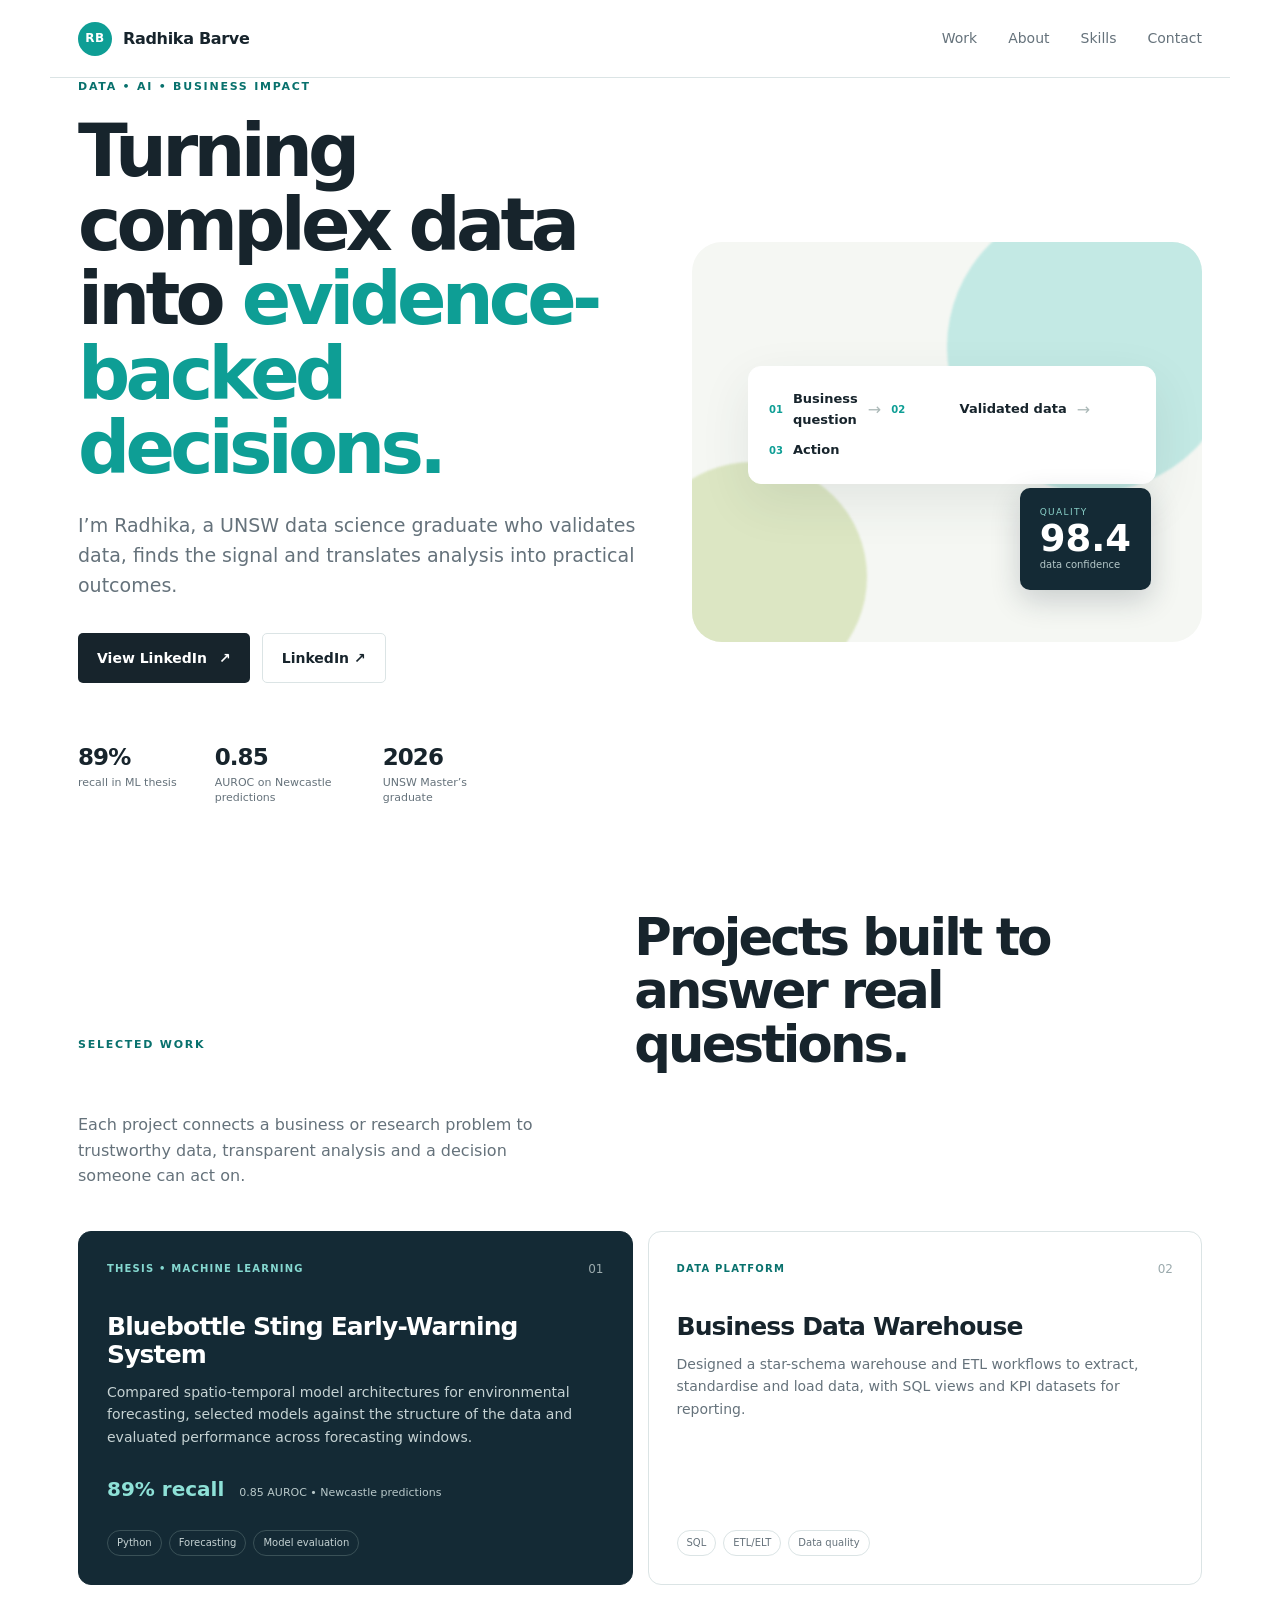
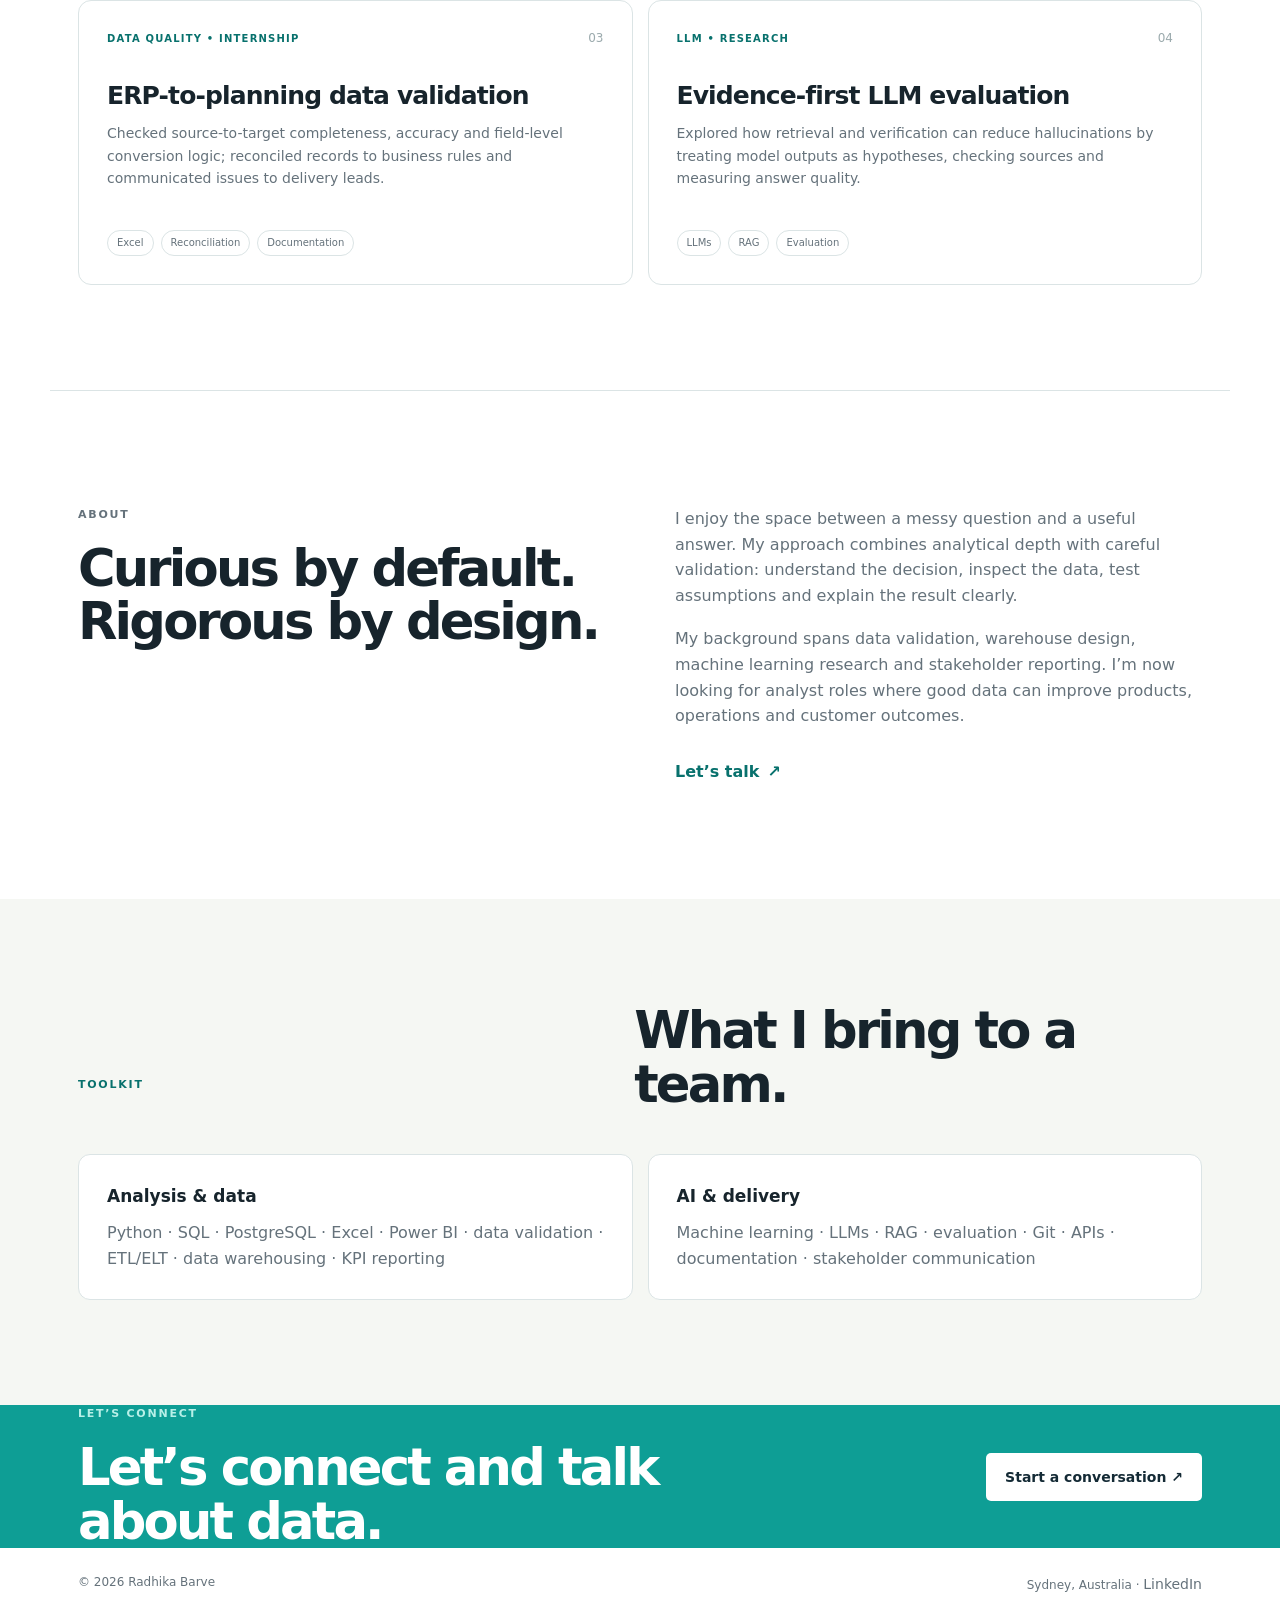
==== index.html @ dd29f0ec "Add files via upload" ====
<!doctype html>
<html lang="en">
<head>
  <meta charset="utf-8" />
  <meta name="viewport" content="width=device-width, initial-scale=1" />
  <meta name="description" content="Radhika Barve — Data and AI analyst portfolio." />
  <title>Radhika Barve | Data &amp; AI Analyst</title>
  <link rel="stylesheet" href="styles.css" />
</head>
<body>
  <header class="site-header">
    <a class="brand" href="#top" aria-label="Radhika Barve home"><span>RB</span><strong>Radhika Barve</strong></a>
    <nav aria-label="Primary navigation">
      <a href="#work">Work</a><a href="#about">About</a><a href="#skills">Skills</a><a href="#contact">Contact</a>
    </nav>
    <button class="menu-toggle" aria-label="Toggle navigation" aria-expanded="false">☰</button>
  </header>

  <main id="top">
    <section class="hero section-shell">
      <div class="hero-copy">
        <p class="eyebrow">DATA • AI • BUSINESS IMPACT</p>
        <h1>Turning complex data into <em>evidence-backed decisions.</em></h1>
        <p class="lede">I’m Radhika, a UNSW data science graduate who validates data, finds the signal and translates analysis into practical outcomes.</p>
        <div class="actions"><a class="button primary" href="https://www.linkedin.com/in/radhika-barve/" target="_blank" rel="noreferrer">View LinkedIn <span>↗</span></a><a class="button ghost" href="https://www.linkedin.com/in/radhika-barve/" target="_blank" rel="noreferrer">LinkedIn ↗</a></div>
        <div class="proof-row"><div><strong>89%</strong><span>recall in ML thesis</span></div><div><strong>0.85</strong><span>AUROC on Newcastle predictions</span></div><div><strong>2026</strong><span>UNSW Master’s graduate</span></div></div>
      </div>
      <div class="hero-art" aria-label="Data workflow illustration"><div class="orb orb-one"></div><div class="orb orb-two"></div><div class="flow-card"><span>01</span><b>Business question</b><i>→</i><span>02</span><b>Validated data</b><i>→</i><span>03</span><b>Action</b></div><div class="signal"><span>QUALITY</span><strong>98.4</strong><small>data confidence</small></div></div>
    </section>

    <section id="work" class="section-shell section-block"><div class="section-intro"><p class="eyebrow">SELECTED WORK</p><h2>Projects built to answer real questions.</h2><p>Each project connects a business or research problem to trustworthy data, transparent analysis and a decision someone can act on.</p></div>
      <div class="project-grid">
        <article class="project-card featured"><div class="project-top"><span class="tag">THESIS • MACHINE LEARNING</span><span class="project-number">01</span></div><h3>Bluebottle Sting Early-Warning System</h3><p>Compared spatio-temporal model architectures for environmental forecasting, selected models against the structure of the data and evaluated performance across forecasting windows.</p><div class="metric-line"><strong>89% recall</strong><span>0.85 AUROC • Newcastle predictions</span></div><div class="chips"><span>Python</span><span>Forecasting</span><span>Model evaluation</span></div></article>
        <article class="project-card"><div class="project-top"><span class="tag">DATA PLATFORM</span><span class="project-number">02</span></div><h3>Business Data Warehouse</h3><p>Designed a star-schema warehouse and ETL workflows to extract, standardise and load data, with SQL views and KPI datasets for reporting.</p><div class="chips"><span>SQL</span><span>ETL/ELT</span><span>Data quality</span></div></article>
        <article class="project-card"><div class="project-top"><span class="tag">DATA QUALITY • INTERNSHIP</span><span class="project-number">03</span></div><h3>ERP-to-planning data validation</h3><p>Checked source-to-target completeness, accuracy and field-level conversion logic; reconciled records to business rules and communicated issues to delivery leads.</p><div class="chips"><span>Excel</span><span>Reconciliation</span><span>Documentation</span></div></article>
        <article class="project-card"><div class="project-top"><span class="tag">LLM • RESEARCH</span><span class="project-number">04</span></div><h3>Evidence-first LLM evaluation</h3><p>Explored how retrieval and verification can reduce hallucinations by treating model outputs as hypotheses, checking sources and measuring answer quality.</p><div class="chips"><span>LLMs</span><span>RAG</span><span>Evaluation</span></div></article>
      </div>
    </section>

    <section id="about" class="split-section section-shell"><div><p class="eyebrow">ABOUT</p><h2>Curious by default. Rigorous by design.</h2></div><div><p>I enjoy the space between a messy question and a useful answer. My approach combines analytical depth with careful validation: understand the decision, inspect the data, test assumptions and explain the result clearly.</p><p>My background spans data validation, warehouse design, machine learning research and stakeholder reporting. I’m now looking for analyst roles where good data can improve products, operations and customer outcomes.</p><a class="text-link" href="mailto:radhikabarve06@gmail.com">Let’s talk <span>↗</span></a></div></section>

    <section id="skills" class="section-shell section-block skills-block"><div class="section-intro"><p class="eyebrow">TOOLKIT</p><h2>What I bring to a team.</h2></div><div class="skill-columns"><div><h3>Analysis &amp; data</h3><p>Python · SQL · PostgreSQL · Excel · Power BI · data validation · ETL/ELT · data warehousing · KPI reporting</p></div><div><h3>AI &amp; delivery</h3><p>Machine learning · LLMs · RAG · evaluation · Git · APIs · documentation · stakeholder communication</p></div></div></section>

    <section class="cta section-shell" id="contact"><div><p class="eyebrow">LET’S CONNECT</p><h2>Let’s connect and talk about data.</h2></div><a class="button light" href="mailto:radhikabarve06@gmail.com">Start a conversation ↗</a></section>
  </main>
  <footer class="footer section-shell"><span>© 2026 Radhika Barve</span><span>Sydney, Australia · <a href="https://www.linkedin.com/in/radhika-barve/" target="_blank" rel="noreferrer">LinkedIn</a></span></footer>
  <script src="script.js"></script>
</body>
</html>
---- styles.css ----
:root{--ink:#17242c;--muted:#65727b;--line:#dbe4e5;--accent:#0e9e95;--accent-dark:#08716d;--cream:#f5f7f3;--navy:#142a35}*{box-sizing:border-box}html{scroll-behavior:smooth}body{margin:0;color:var(--ink);font:16px/1.6 Inter,ui-sans-serif,system-ui,-apple-system,BlinkMacSystemFont,"Segoe UI",sans-serif;background:#fff}.section-shell{max-width:1180px;margin:auto;padding-left:28px;padding-right:28px}.site-header{height:78px;display:flex;align-items:center;justify-content:space-between;max-width:1180px;margin:auto;padding:0 28px;border-bottom:1px solid var(--line)}.brand{display:flex;align-items:center;gap:11px;color:var(--ink);text-decoration:none}.brand span{display:grid;place-items:center;width:34px;height:34px;border-radius:50%;color:#fff;background:var(--accent);font-size:12px;font-weight:800;letter-spacing:.04em}.brand strong{font-size:16px;letter-spacing:-.02em}.site-header nav{display:flex;gap:31px}.site-header nav a,.footer a{color:var(--muted);text-decoration:none;font-size:14px}.site-header nav a:hover,.footer a:hover,.text-link:hover{color:var(--accent-dark)}.menu-toggle{display:none;border:0;background:none;font-size:24px}.hero{min-height:650px;display:grid;grid-template-columns:1.05fr .95fr;align-items:center;gap:50px}.eyebrow{color:var(--accent-dark);font-size:11px;font-weight:800;letter-spacing:.16em;margin:0 0 18px}.hero h1{font-size:clamp(44px,5.7vw,76px);line-height:1.02;letter-spacing:-.065em;margin:0 0 24px;max-width:700px}.hero h1 em{font-style:normal;color:var(--accent)}.lede{font-size:19px;color:var(--muted);max-width:580px;margin:0 0 32px}.actions{display:flex;gap:12px;flex-wrap:wrap}.button{display:inline-flex;align-items:center;gap:12px;border-radius:5px;padding:13px 19px;text-decoration:none;font-weight:750;font-size:14px;transition:transform .2s,box-shadow .2s}.button:hover{transform:translateY(-2px);box-shadow:0 8px 18px #0b252514}.primary{color:#fff;background:var(--ink)}.ghost{color:var(--ink);border:1px solid var(--line)}.light{color:var(--navy);background:#fff}.proof-row{display:flex;gap:38px;margin-top:56px}.proof-row div{display:flex;flex-direction:column}.proof-row strong{font-size:23px;letter-spacing:-.04em}.proof-row span{font-size:11px;color:var(--muted);max-width:130px;line-height:1.35}.hero-art{position:relative;min-height:400px;border-radius:30px;background:var(--cream);overflow:hidden}.orb{position:absolute;border-radius:50%;filter:blur(1px)}.orb-one{width:290px;height:290px;background:#c3e9e4;right:-35px;top:-40px}.orb-two{width:230px;height:230px;background:#dce6c3;left:-55px;bottom:-50px}.flow-card{position:absolute;left:11%;right:9%;top:31%;padding:22px 20px;background:#fff;border:1px solid #fff;box-shadow:0 18px 50px #263e3b18;border-radius:13px;display:grid;grid-template-columns:auto 1fr auto 1fr auto 1fr;gap:10px;align-items:center}.flow-card span{font-size:10px;color:var(--accent);font-weight:800}.flow-card b{font-size:13px}.flow-card i{font-style:normal;color:#acb9b8}.signal{position:absolute;right:10%;bottom:13%;display:flex;flex-direction:column;background:var(--navy);color:#fff;padding:17px 20px;border-radius:10px;box-shadow:0 10px 30px #172a3533}.signal span{font-size:9px;letter-spacing:.15em;color:#8bd2ca}.signal strong{font-size:37px;line-height:1}.signal small{color:#b5c8c9;font-size:10px}.section-block{padding-top:105px;padding-bottom:105px}.section-intro{display:grid;grid-template-columns:1fr 1.1fr;gap:40px;align-items:end;margin-bottom:42px}.section-intro h2,.split-section h2,.cta h2{font-size:clamp(32px,4vw,53px);letter-spacing:-.055em;line-height:1.05;margin:0}.section-intro>p:last-child{color:var(--muted);max-width:470px;margin:0}.project-grid{display:grid;grid-template-columns:repeat(2,1fr);gap:15px}.project-card{border:1px solid var(--line);border-radius:13px;padding:28px;min-height:285px;display:flex;flex-direction:column;transition:transform .2s,border-color .2s}.project-card:hover{transform:translateY(-4px);border-color:#98c9c5}.project-card.featured{background:var(--navy);color:#fff;border-color:var(--navy)}.project-top{display:flex;justify-content:space-between;align-items:center}.tag{font-size:10px;letter-spacing:.12em;font-weight:800;color:var(--accent-dark)}.featured .tag{color:#85d8d0}.project-number{font-size:12px;color:#9baaad}.project-card h3{font-size:25px;line-height:1.12;letter-spacing:-.035em;margin:34px 0 12px}.project-card p{color:var(--muted);font-size:14px;max-width:500px;margin:0}.featured p{color:#c5d2d3}.metric-line{display:flex;gap:15px;align-items:baseline;margin-top:25px}.metric-line strong{font-size:20px;color:#8ee1d7}.metric-line span{font-size:11px;color:#b8c8c9}.chips{display:flex;gap:7px;flex-wrap:wrap;margin-top:auto;padding-top:25px}.chips span{font-size:10px;border:1px solid var(--line);border-radius:99px;padding:4px 9px;color:var(--muted)}.featured .chips span{border-color:#3a5157;color:#c5d2d3}.split-section{padding-top:115px;padding-bottom:115px;display:grid;grid-template-columns:1fr 1fr;gap:70px;border-top:1px solid var(--line)}.split-section>div:last-child{max-width:520px}.split-section p{color:var(--muted);margin:0 0 18px}.text-link{color:var(--accent-dark);text-decoration:none;font-weight:800;display:inline-flex;gap:8px;margin-top:12px}.skills-block{background:var(--cream);max-width:none;padding-left:max(28px,calc((100vw - 1124px)/2));padding-right:max(28px,calc((100vw - 1124px)/2))}.skill-columns{display:grid;grid-template-columns:1fr 1fr;gap:15px}.skill-columns>div{background:#fff;border:1px solid var(--line);padding:28px;border-radius:12px}.skill-columns h3{font-size:17px;margin:0 0 10px}.skill-columns p{color:var(--muted);margin:0}.cta{background:var(--accent);color:#fff;max-width:none;padding-left:max(28px,calc((100vw - 1124px)/2));padding-right:max(28px,calc((100vw - 1124px)/2));display:flex;justify-content:space-between;align-items:center;gap:30px}.cta .eyebrow{color:#b8f0e8}.cta h2{max-width:600px}.footer{display:flex;justify-content:space-between;padding-top:25px;padding-bottom:25px;font-size:12px;color:var(--muted)}@media(max-width:760px){.site-header nav{display:none}.menu-toggle{display:block}.site-header.open nav{display:flex;position:absolute;top:78px;left:0;right:0;padding:20px 28px;background:#fff;border-bottom:1px solid var(--line);z-index:4;flex-direction:column;gap:12px}.hero{grid-template-columns:1fr;padding-top:65px;padding-bottom:65px}.hero-art{min-height:320px}.proof-row{gap:18px;margin-top:40px}.proof-row span{font-size:10px}.section-block,.split-section{padding-top:75px;padding-bottom:75px}.section-intro,.split-section{grid-template-columns:1fr;gap:18px}.project-grid,.skill-columns{grid-template-columns:1fr}.cta{align-items:flex-start;flex-direction:column;padding-top:65px;padding-bottom:65px}.footer{flex-direction:column;gap:7px}.flow-card{left:7%;right:7%;padding:16px 12px;gap:5px}.flow-card b{font-size:10px}.flow-card i{font-size:12px}}
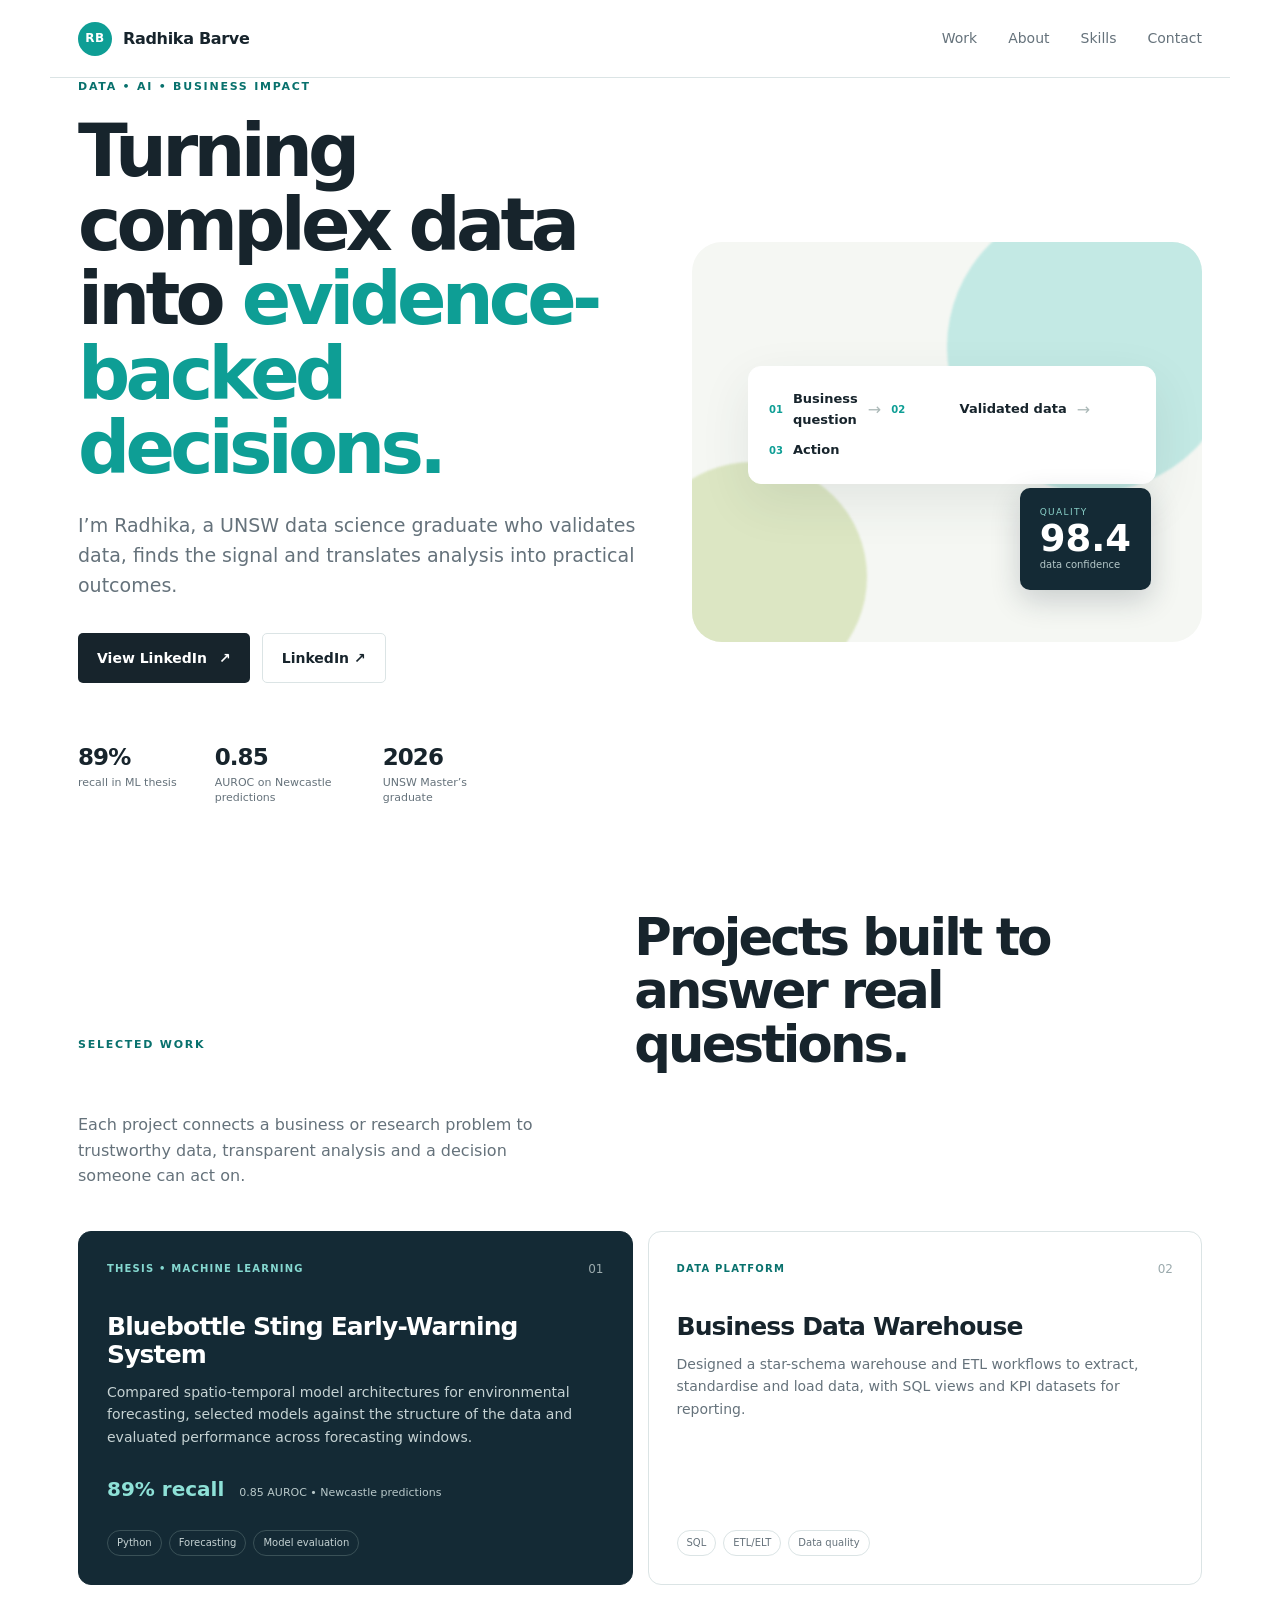
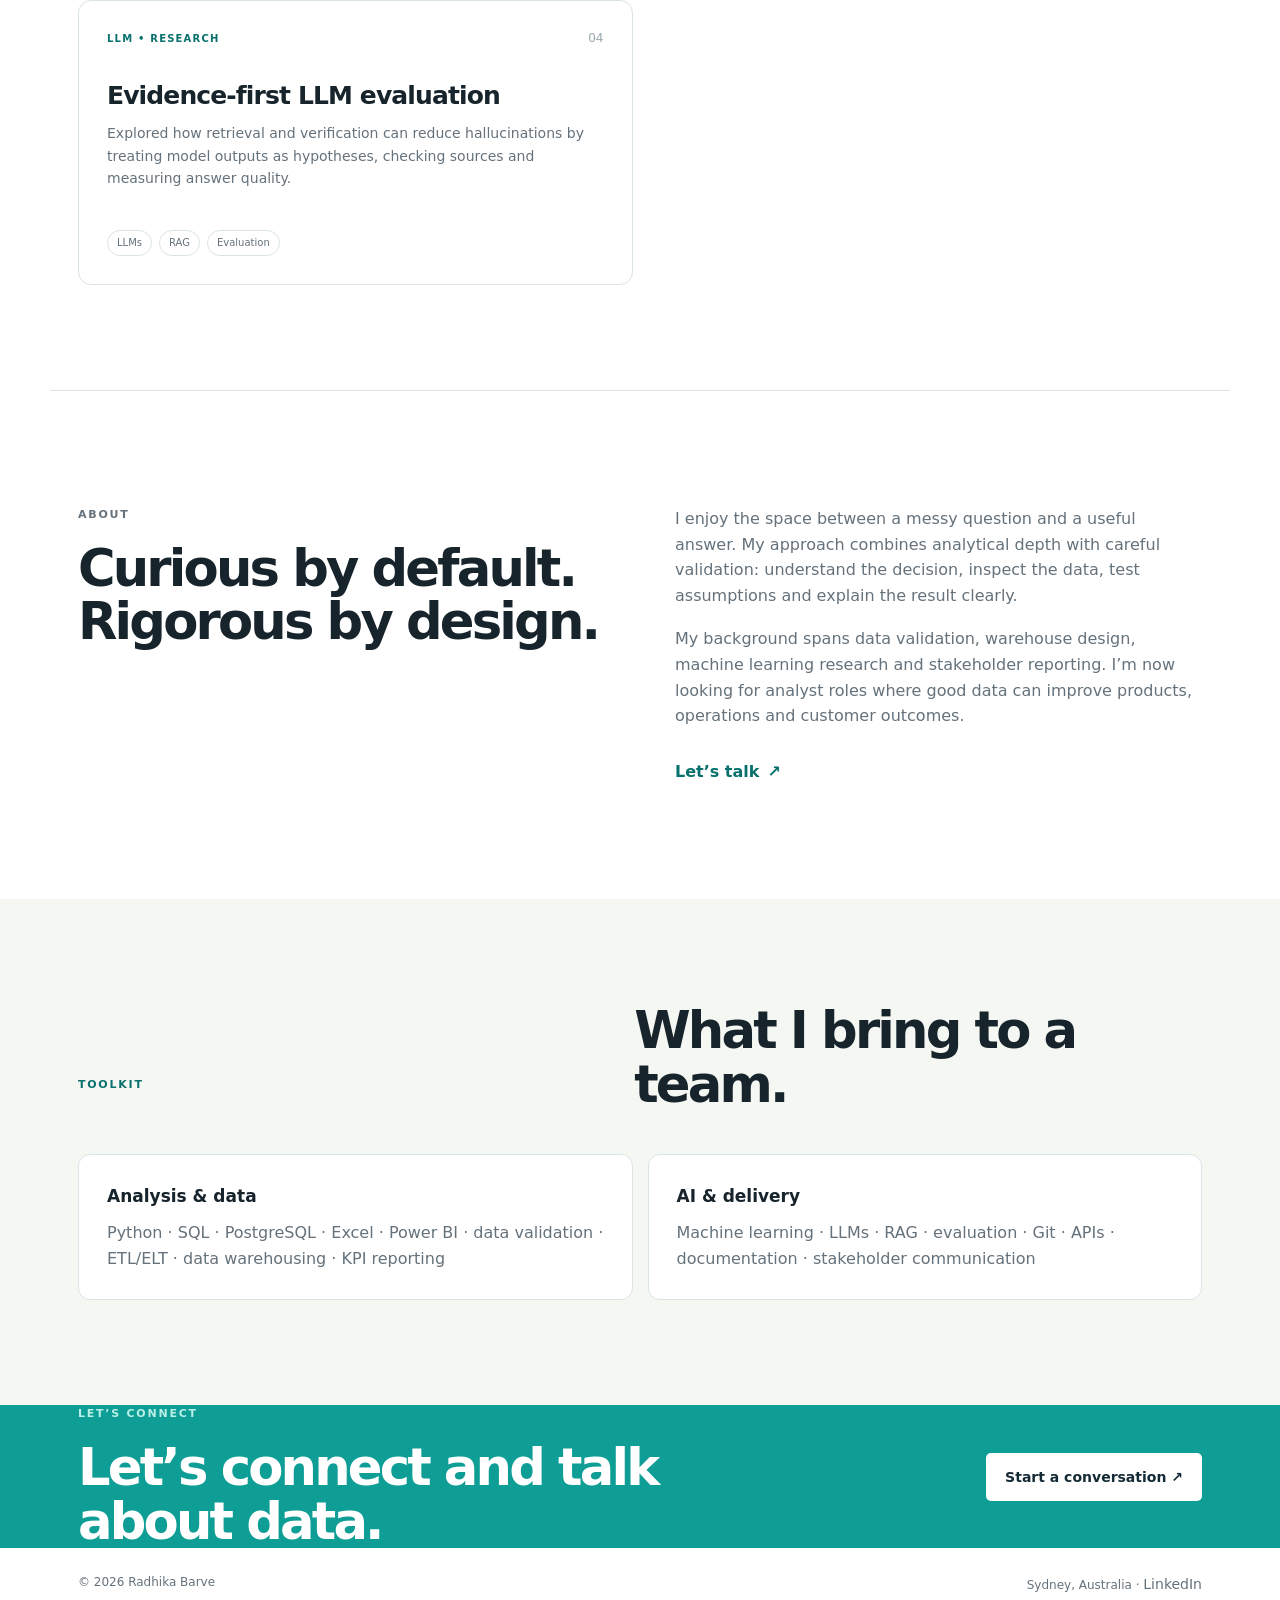
==== commit 024b4c3a: "Add files via upload" ====
--- a/index.html
+++ b/index.html
@@ -32,7 +32,6 @@
       <div class="project-grid">
         <article class="project-card featured"><div class="project-top"><span class="tag">THESIS • MACHINE LEARNING</span><span class="project-number">01</span></div><h3>Bluebottle Sting Early-Warning System</h3><p>Compared spatio-temporal model architectures for environmental forecasting, selected models against the structure of the data and evaluated performance across forecasting windows.</p><div class="metric-line"><strong>89% recall</strong><span>0.85 AUROC • Newcastle predictions</span></div><div class="chips"><span>Python</span><span>Forecasting</span><span>Model evaluation</span></div></article>
         <article class="project-card"><div class="project-top"><span class="tag">DATA PLATFORM</span><span class="project-number">02</span></div><h3>Business Data Warehouse</h3><p>Designed a star-schema warehouse and ETL workflows to extract, standardise and load data, with SQL views and KPI datasets for reporting.</p><div class="chips"><span>SQL</span><span>ETL/ELT</span><span>Data quality</span></div></article>
-        <article class="project-card"><div class="project-top"><span class="tag">DATA QUALITY • INTERNSHIP</span><span class="project-number">03</span></div><h3>ERP-to-planning data validation</h3><p>Checked source-to-target completeness, accuracy and field-level conversion logic; reconciled records to business rules and communicated issues to delivery leads.</p><div class="chips"><span>Excel</span><span>Reconciliation</span><span>Documentation</span></div></article>
         <article class="project-card"><div class="project-top"><span class="tag">LLM • RESEARCH</span><span class="project-number">04</span></div><h3>Evidence-first LLM evaluation</h3><p>Explored how retrieval and verification can reduce hallucinations by treating model outputs as hypotheses, checking sources and measuring answer quality.</p><div class="chips"><span>LLMs</span><span>RAG</span><span>Evaluation</span></div></article>
       </div>
     </section>
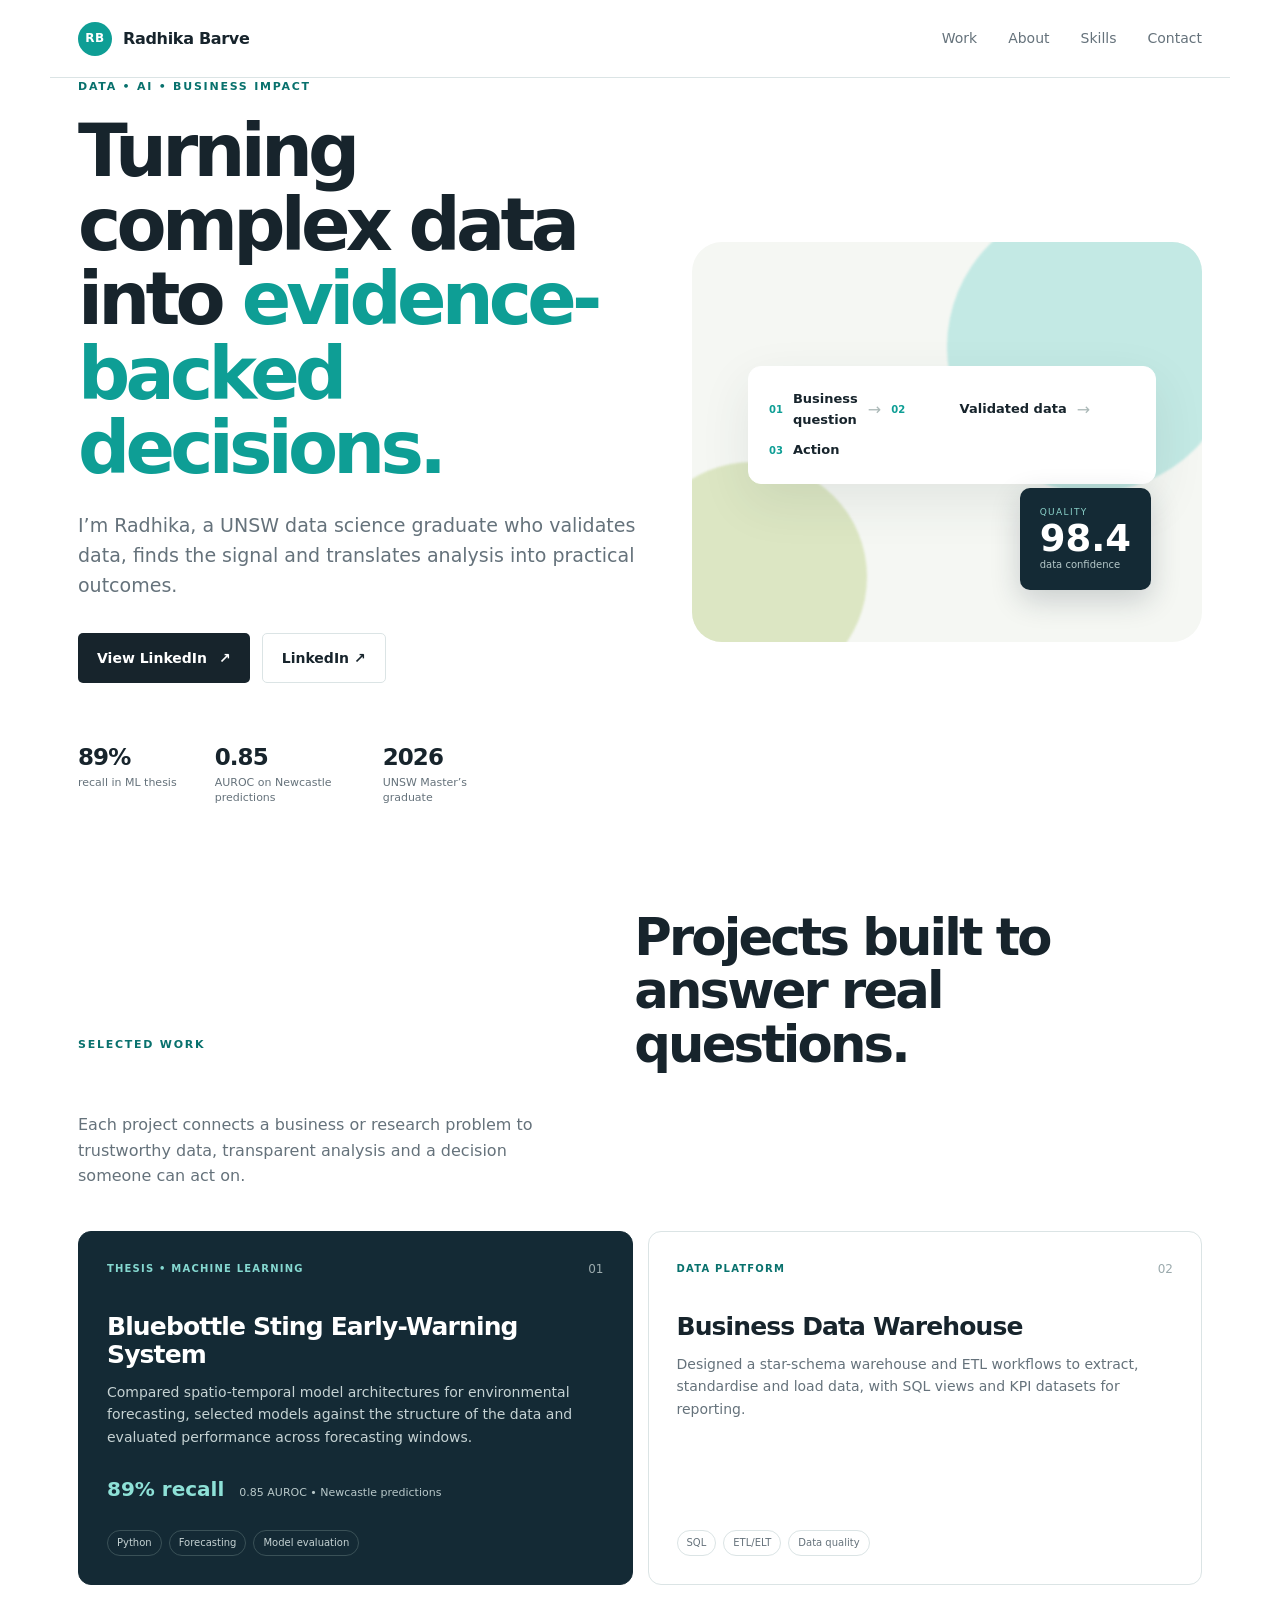
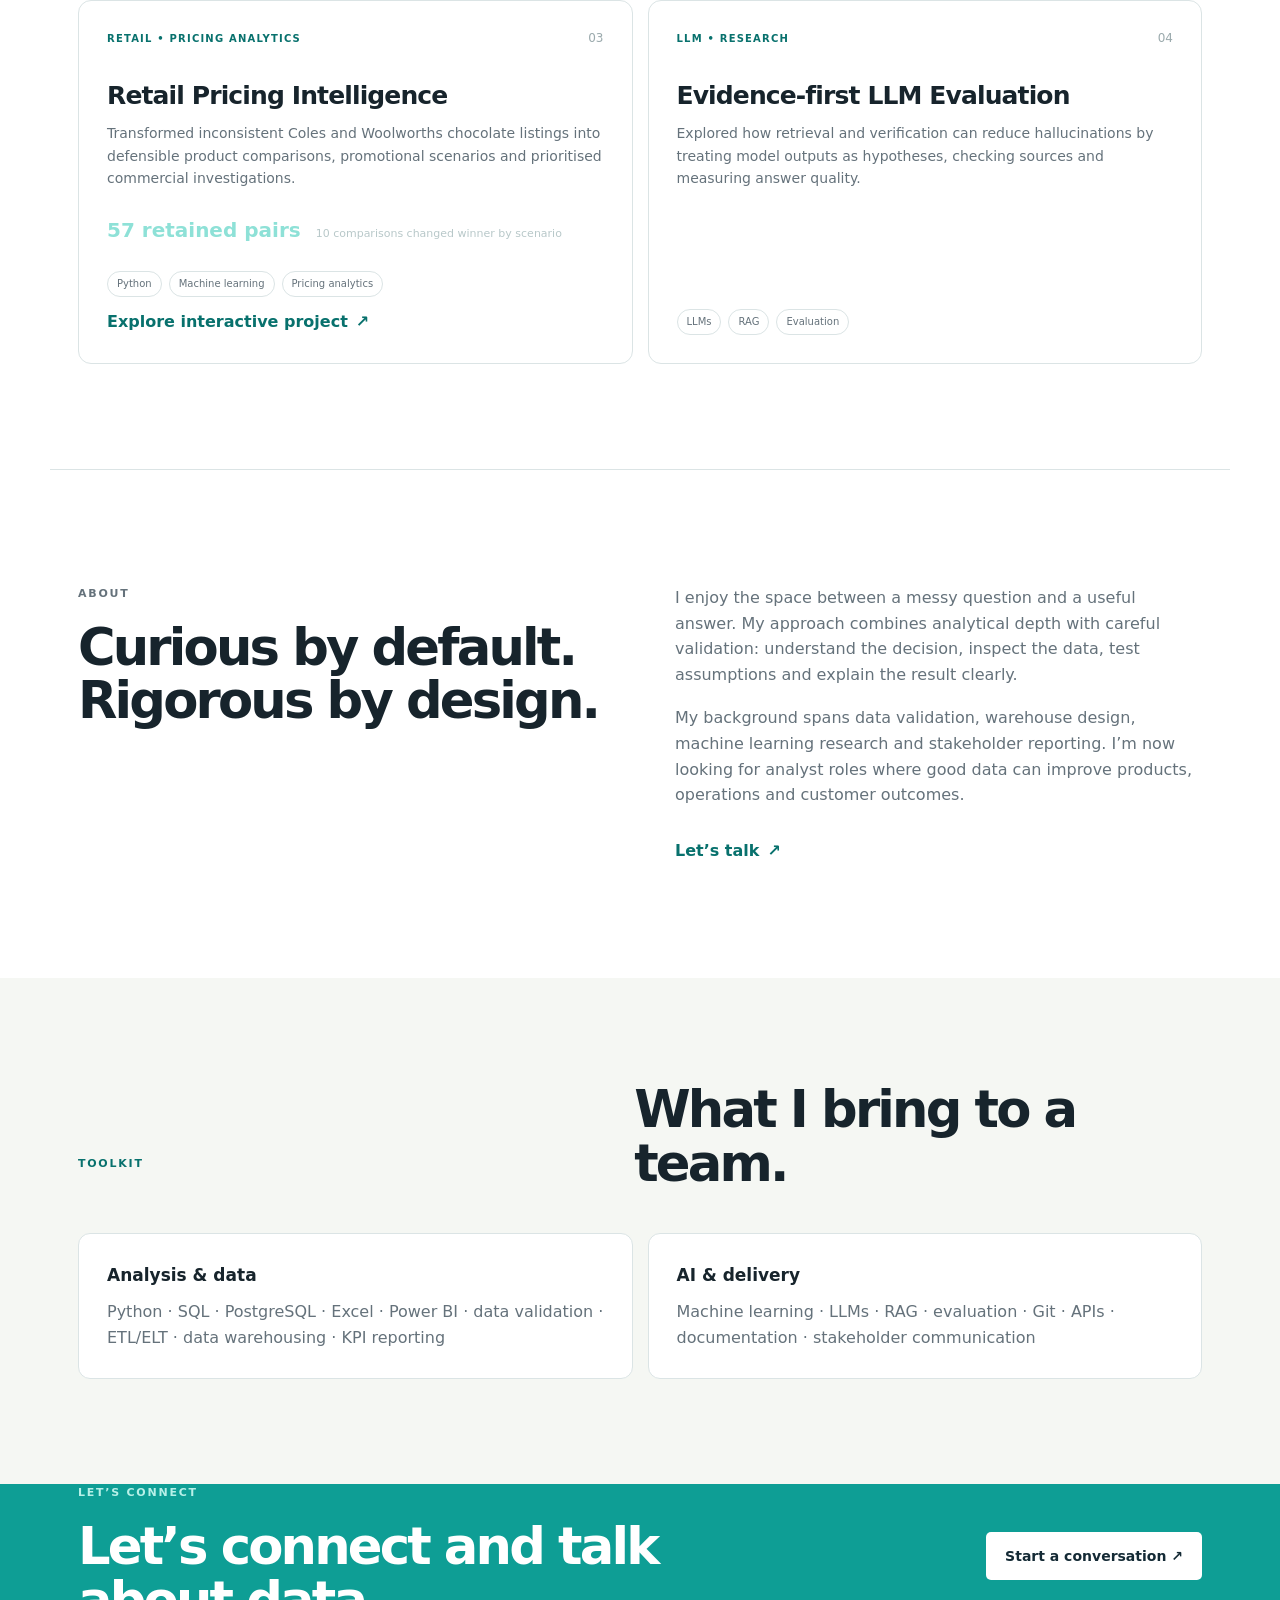
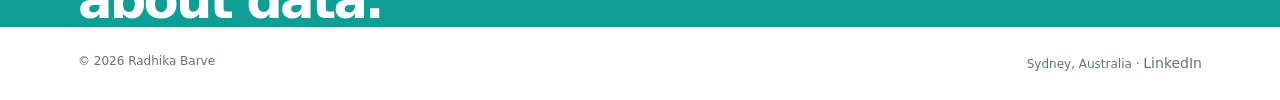
==== commit 55e7c0e4: "Add retail pricing project to portfolio homepage" ====
--- a/index.html
+++ b/index.html
@@ -3,46 +3,353 @@
 <head>
   <meta charset="utf-8" />
   <meta name="viewport" content="width=device-width, initial-scale=1" />
-  <meta name="description" content="Radhika Barve — Data and AI analyst portfolio." />
+  <meta
+    name="description"
+    content="Radhika Barve — Data and AI analyst portfolio."
+  />
+
   <title>Radhika Barve | Data &amp; AI Analyst</title>
+
   <link rel="stylesheet" href="styles.css" />
 </head>
+
 <body>
   <header class="site-header">
-    <a class="brand" href="#top" aria-label="Radhika Barve home"><span>RB</span><strong>Radhika Barve</strong></a>
+    <a
+      class="brand"
+      href="#top"
+      aria-label="Radhika Barve home"
+    >
+      <span>RB</span>
+      <strong>Radhika Barve</strong>
+    </a>
+
     <nav aria-label="Primary navigation">
-      <a href="#work">Work</a><a href="#about">About</a><a href="#skills">Skills</a><a href="#contact">Contact</a>
+      <a href="#work">Work</a>
+      <a href="#about">About</a>
+      <a href="#skills">Skills</a>
+      <a href="#contact">Contact</a>
     </nav>
-    <button class="menu-toggle" aria-label="Toggle navigation" aria-expanded="false">☰</button>
+
+    <button
+      class="menu-toggle"
+      aria-label="Toggle navigation"
+      aria-expanded="false"
+    >
+      ☰
+    </button>
   </header>
 
   <main id="top">
+
+    <!-- Hero -->
     <section class="hero section-shell">
       <div class="hero-copy">
         <p class="eyebrow">DATA • AI • BUSINESS IMPACT</p>
-        <h1>Turning complex data into <em>evidence-backed decisions.</em></h1>
-        <p class="lede">I’m Radhika, a UNSW data science graduate who validates data, finds the signal and translates analysis into practical outcomes.</p>
-        <div class="actions"><a class="button primary" href="https://www.linkedin.com/in/radhika-barve/" target="_blank" rel="noreferrer">View LinkedIn <span>↗</span></a><a class="button ghost" href="https://www.linkedin.com/in/radhika-barve/" target="_blank" rel="noreferrer">LinkedIn ↗</a></div>
-        <div class="proof-row"><div><strong>89%</strong><span>recall in ML thesis</span></div><div><strong>0.85</strong><span>AUROC on Newcastle predictions</span></div><div><strong>2026</strong><span>UNSW Master’s graduate</span></div></div>
-      </div>
-      <div class="hero-art" aria-label="Data workflow illustration"><div class="orb orb-one"></div><div class="orb orb-two"></div><div class="flow-card"><span>01</span><b>Business question</b><i>→</i><span>02</span><b>Validated data</b><i>→</i><span>03</span><b>Action</b></div><div class="signal"><span>QUALITY</span><strong>98.4</strong><small>data confidence</small></div></div>
-    </section>
-
-    <section id="work" class="section-shell section-block"><div class="section-intro"><p class="eyebrow">SELECTED WORK</p><h2>Projects built to answer real questions.</h2><p>Each project connects a business or research problem to trustworthy data, transparent analysis and a decision someone can act on.</p></div>
+
+        <h1>
+          Turning complex data into
+          <em>evidence-backed decisions.</em>
+        </h1>
+
+        <p class="lede">
+          I’m Radhika, a UNSW data science graduate who validates data,
+          finds the signal and translates analysis into practical outcomes.
+        </p>
+
+        <div class="actions">
+          <a
+            class="button primary"
+            href="https://www.linkedin.com/in/radhika-barve/"
+            target="_blank"
+            rel="noreferrer"
+          >
+            View LinkedIn <span>↗</span>
+          </a>
+
+          <a
+            class="button ghost"
+            href="https://www.linkedin.com/in/radhika-barve/"
+            target="_blank"
+            rel="noreferrer"
+          >
+            LinkedIn ↗
+          </a>
+        </div>
+
+        <div class="proof-row">
+          <div>
+            <strong>89%</strong>
+            <span>recall in ML thesis</span>
+          </div>
+
+          <div>
+            <strong>0.85</strong>
+            <span>AUROC on Newcastle predictions</span>
+          </div>
+
+          <div>
+            <strong>2026</strong>
+            <span>UNSW Master’s graduate</span>
+          </div>
+        </div>
+      </div>
+
+      <div
+        class="hero-art"
+        aria-label="Data workflow illustration"
+      >
+        <div class="orb orb-one"></div>
+        <div class="orb orb-two"></div>
+
+        <div class="flow-card">
+          <span>01</span>
+          <b>Business question</b>
+          <i>→</i>
+
+          <span>02</span>
+          <b>Validated data</b>
+          <i>→</i>
+
+          <span>03</span>
+          <b>Action</b>
+        </div>
+
+        <div class="signal">
+          <span>QUALITY</span>
+          <strong>98.4</strong>
+          <small>data confidence</small>
+        </div>
+      </div>
+    </section>
+
+    <!-- Selected work -->
+    <section
+      id="work"
+      class="section-shell section-block"
+    >
+      <div class="section-intro">
+        <p class="eyebrow">SELECTED WORK</p>
+
+        <h2>Projects built to answer real questions.</h2>
+
+        <p>
+          Each project connects a business or research problem to
+          trustworthy data, transparent analysis and a decision someone
+          can act on.
+        </p>
+      </div>
+
       <div class="project-grid">
-        <article class="project-card featured"><div class="project-top"><span class="tag">THESIS • MACHINE LEARNING</span><span class="project-number">01</span></div><h3>Bluebottle Sting Early-Warning System</h3><p>Compared spatio-temporal model architectures for environmental forecasting, selected models against the structure of the data and evaluated performance across forecasting windows.</p><div class="metric-line"><strong>89% recall</strong><span>0.85 AUROC • Newcastle predictions</span></div><div class="chips"><span>Python</span><span>Forecasting</span><span>Model evaluation</span></div></article>
-        <article class="project-card"><div class="project-top"><span class="tag">DATA PLATFORM</span><span class="project-number">02</span></div><h3>Business Data Warehouse</h3><p>Designed a star-schema warehouse and ETL workflows to extract, standardise and load data, with SQL views and KPI datasets for reporting.</p><div class="chips"><span>SQL</span><span>ETL/ELT</span><span>Data quality</span></div></article>
-        <article class="project-card"><div class="project-top"><span class="tag">LLM • RESEARCH</span><span class="project-number">04</span></div><h3>Evidence-first LLM evaluation</h3><p>Explored how retrieval and verification can reduce hallucinations by treating model outputs as hypotheses, checking sources and measuring answer quality.</p><div class="chips"><span>LLMs</span><span>RAG</span><span>Evaluation</span></div></article>
-      </div>
-    </section>
-
-    <section id="about" class="split-section section-shell"><div><p class="eyebrow">ABOUT</p><h2>Curious by default. Rigorous by design.</h2></div><div><p>I enjoy the space between a messy question and a useful answer. My approach combines analytical depth with careful validation: understand the decision, inspect the data, test assumptions and explain the result clearly.</p><p>My background spans data validation, warehouse design, machine learning research and stakeholder reporting. I’m now looking for analyst roles where good data can improve products, operations and customer outcomes.</p><a class="text-link" href="mailto:radhikabarve06@gmail.com">Let’s talk <span>↗</span></a></div></section>
-
-    <section id="skills" class="section-shell section-block skills-block"><div class="section-intro"><p class="eyebrow">TOOLKIT</p><h2>What I bring to a team.</h2></div><div class="skill-columns"><div><h3>Analysis &amp; data</h3><p>Python · SQL · PostgreSQL · Excel · Power BI · data validation · ETL/ELT · data warehousing · KPI reporting</p></div><div><h3>AI &amp; delivery</h3><p>Machine learning · LLMs · RAG · evaluation · Git · APIs · documentation · stakeholder communication</p></div></div></section>
-
-    <section class="cta section-shell" id="contact"><div><p class="eyebrow">LET’S CONNECT</p><h2>Let’s connect and talk about data.</h2></div><a class="button light" href="mailto:radhikabarve06@gmail.com">Start a conversation ↗</a></section>
+
+        <!-- Project 01 -->
+        <article class="project-card featured">
+          <div class="project-top">
+            <span class="tag">THESIS • MACHINE LEARNING</span>
+            <span class="project-number">01</span>
+          </div>
+
+          <h3>Bluebottle Sting Early-Warning System</h3>
+
+          <p>
+            Compared spatio-temporal model architectures for environmental
+            forecasting, selected models against the structure of the data
+            and evaluated performance across forecasting windows.
+          </p>
+
+          <div class="metric-line">
+            <strong>89% recall</strong>
+            <span>0.85 AUROC • Newcastle predictions</span>
+          </div>
+
+          <div class="chips">
+            <span>Python</span>
+            <span>Forecasting</span>
+            <span>Model evaluation</span>
+          </div>
+        </article>
+
+        <!-- Project 02 -->
+        <article class="project-card">
+          <div class="project-top">
+            <span class="tag">DATA PLATFORM</span>
+            <span class="project-number">02</span>
+          </div>
+
+          <h3>Business Data Warehouse</h3>
+
+          <p>
+            Designed a star-schema warehouse and ETL workflows to extract,
+            standardise and load data, with SQL views and KPI datasets for
+            reporting.
+          </p>
+
+          <div class="chips">
+            <span>SQL</span>
+            <span>ETL/ELT</span>
+            <span>Data quality</span>
+          </div>
+        </article>
+
+        <!-- Project 03 -->
+        <article class="project-card">
+          <div class="project-top">
+            <span class="tag">RETAIL • PRICING ANALYTICS</span>
+            <span class="project-number">03</span>
+          </div>
+
+          <h3>Retail Pricing Intelligence</h3>
+
+          <p>
+            Transformed inconsistent Coles and Woolworths chocolate
+            listings into defensible product comparisons, promotional
+            scenarios and prioritised commercial investigations.
+          </p>
+
+          <div class="metric-line">
+            <strong>57 retained pairs</strong>
+            <span>10 comparisons changed winner by scenario</span>
+          </div>
+
+          <div class="chips">
+            <span>Python</span>
+            <span>Machine learning</span>
+            <span>Pricing analytics</span>
+          </div>
+
+          <a
+            class="text-link"
+            href="chocolate-pricing/"
+          >
+            Explore interactive project <span>↗</span>
+          </a>
+        </article>
+
+        <!-- Project 04 -->
+        <article class="project-card">
+          <div class="project-top">
+            <span class="tag">LLM • RESEARCH</span>
+            <span class="project-number">04</span>
+          </div>
+
+          <h3>Evidence-first LLM Evaluation</h3>
+
+          <p>
+            Explored how retrieval and verification can reduce
+            hallucinations by treating model outputs as hypotheses,
+            checking sources and measuring answer quality.
+          </p>
+
+          <div class="chips">
+            <span>LLMs</span>
+            <span>RAG</span>
+            <span>Evaluation</span>
+          </div>
+        </article>
+
+      </div>
+    </section>
+
+    <!-- About -->
+    <section
+      id="about"
+      class="split-section section-shell"
+    >
+      <div>
+        <p class="eyebrow">ABOUT</p>
+        <h2>Curious by default. Rigorous by design.</h2>
+      </div>
+
+      <div>
+        <p>
+          I enjoy the space between a messy question and a useful answer.
+          My approach combines analytical depth with careful validation:
+          understand the decision, inspect the data, test assumptions and
+          explain the result clearly.
+        </p>
+
+        <p>
+          My background spans data validation, warehouse design, machine
+          learning research and stakeholder reporting. I’m now looking for
+          analyst roles where good data can improve products, operations and
+          customer outcomes.
+        </p>
+
+        <a
+          class="text-link"
+          href="mailto:radhikabarve06@gmail.com"
+        >
+          Let’s talk <span>↗</span>
+        </a>
+      </div>
+    </section>
+
+    <!-- Skills -->
+    <section
+      id="skills"
+      class="section-shell section-block skills-block"
+    >
+      <div class="section-intro">
+        <p class="eyebrow">TOOLKIT</p>
+        <h2>What I bring to a team.</h2>
+      </div>
+
+      <div class="skill-columns">
+        <div>
+          <h3>Analysis &amp; data</h3>
+
+          <p>
+            Python · SQL · PostgreSQL · Excel · Power BI · data validation ·
+            ETL/ELT · data warehousing · KPI reporting
+          </p>
+        </div>
+
+        <div>
+          <h3>AI &amp; delivery</h3>
+
+          <p>
+            Machine learning · LLMs · RAG · evaluation · Git · APIs ·
+            documentation · stakeholder communication
+          </p>
+        </div>
+      </div>
+    </section>
+
+    <!-- Contact -->
+    <section
+      class="cta section-shell"
+      id="contact"
+    >
+      <div>
+        <p class="eyebrow">LET’S CONNECT</p>
+        <h2>Let’s connect and talk about data.</h2>
+      </div>
+
+      <a
+        class="button light"
+        href="mailto:radhikabarve06@gmail.com"
+      >
+        Start a conversation ↗
+      </a>
+    </section>
+
   </main>
-  <footer class="footer section-shell"><span>© 2026 Radhika Barve</span><span>Sydney, Australia · <a href="https://www.linkedin.com/in/radhika-barve/" target="_blank" rel="noreferrer">LinkedIn</a></span></footer>
+
+  <footer class="footer section-shell">
+    <span>© 2026 Radhika Barve</span>
+
+    <span>
+      Sydney, Australia ·
+      <a
+        href="https://www.linkedin.com/in/radhika-barve/"
+        target="_blank"
+        rel="noreferrer"
+      >
+        LinkedIn
+      </a>
+    </span>
+  </footer>
+
   <script src="script.js"></script>
 </body>
 </html>
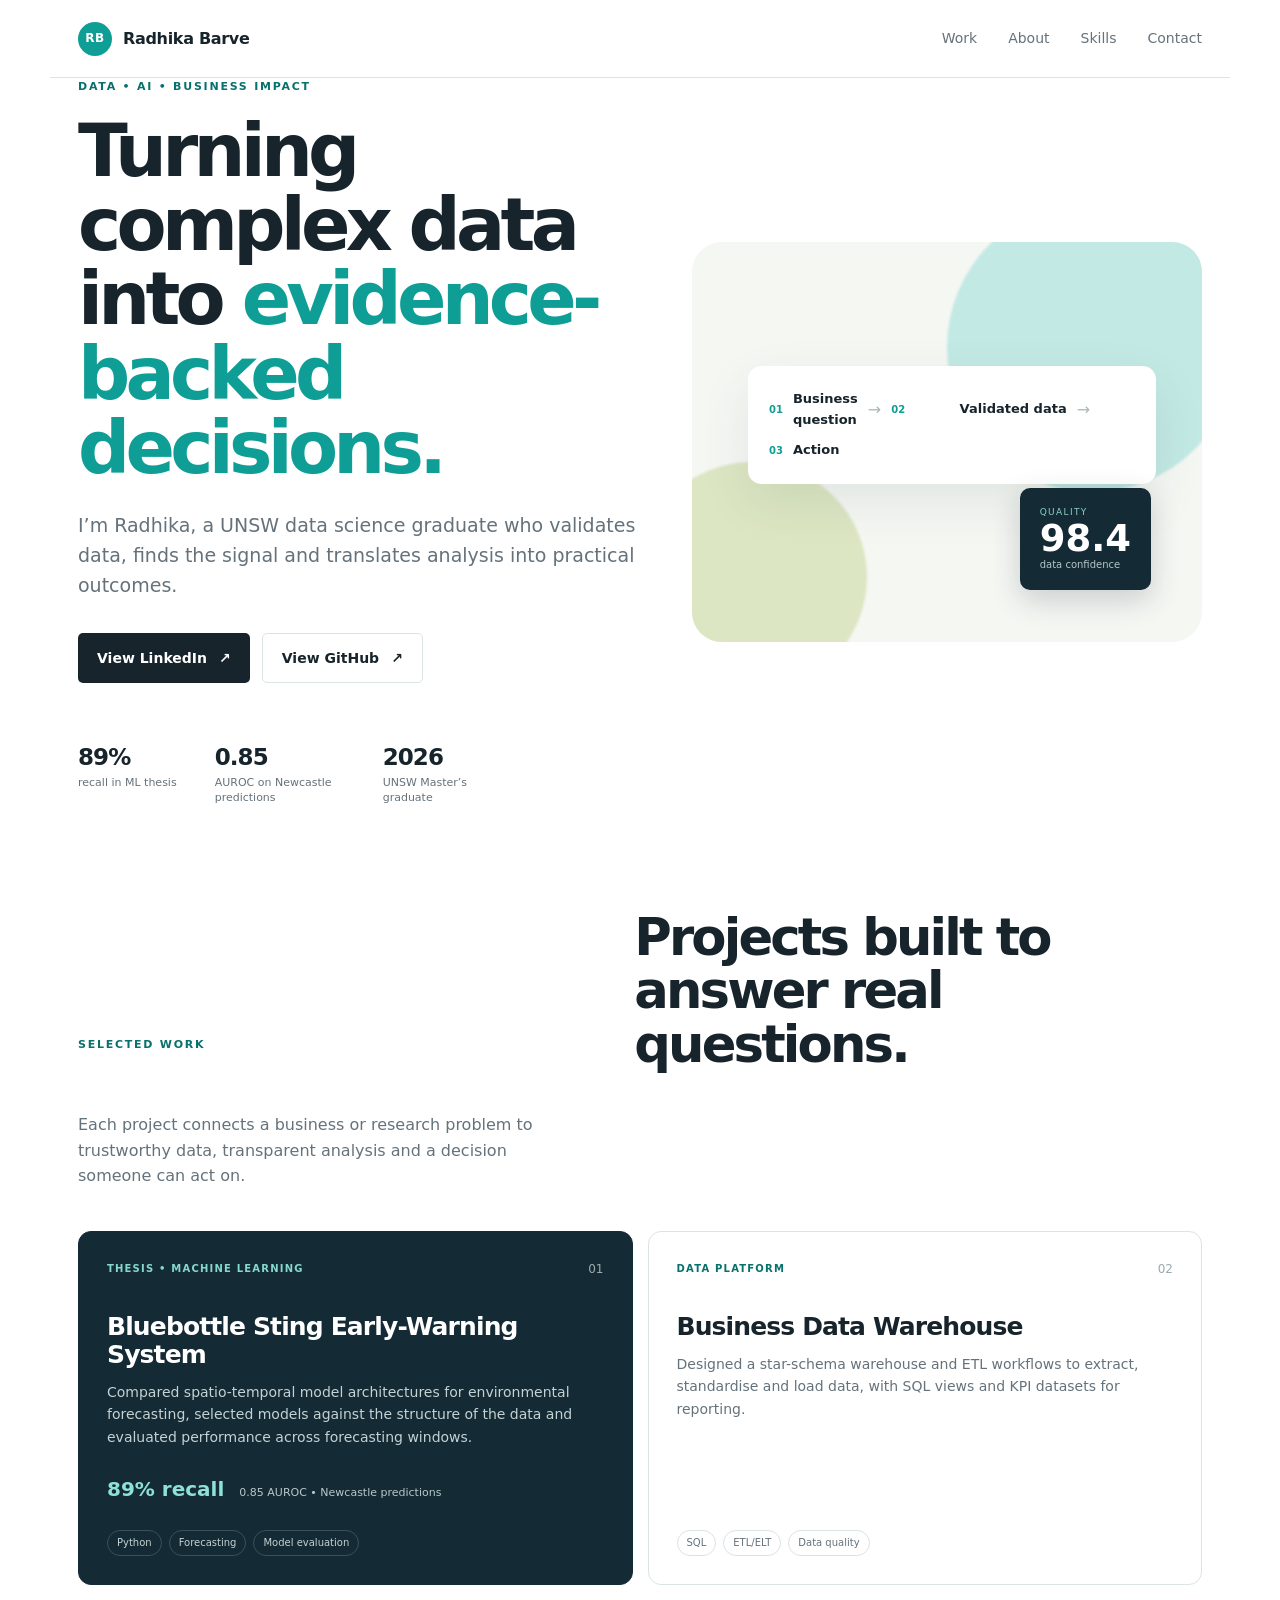
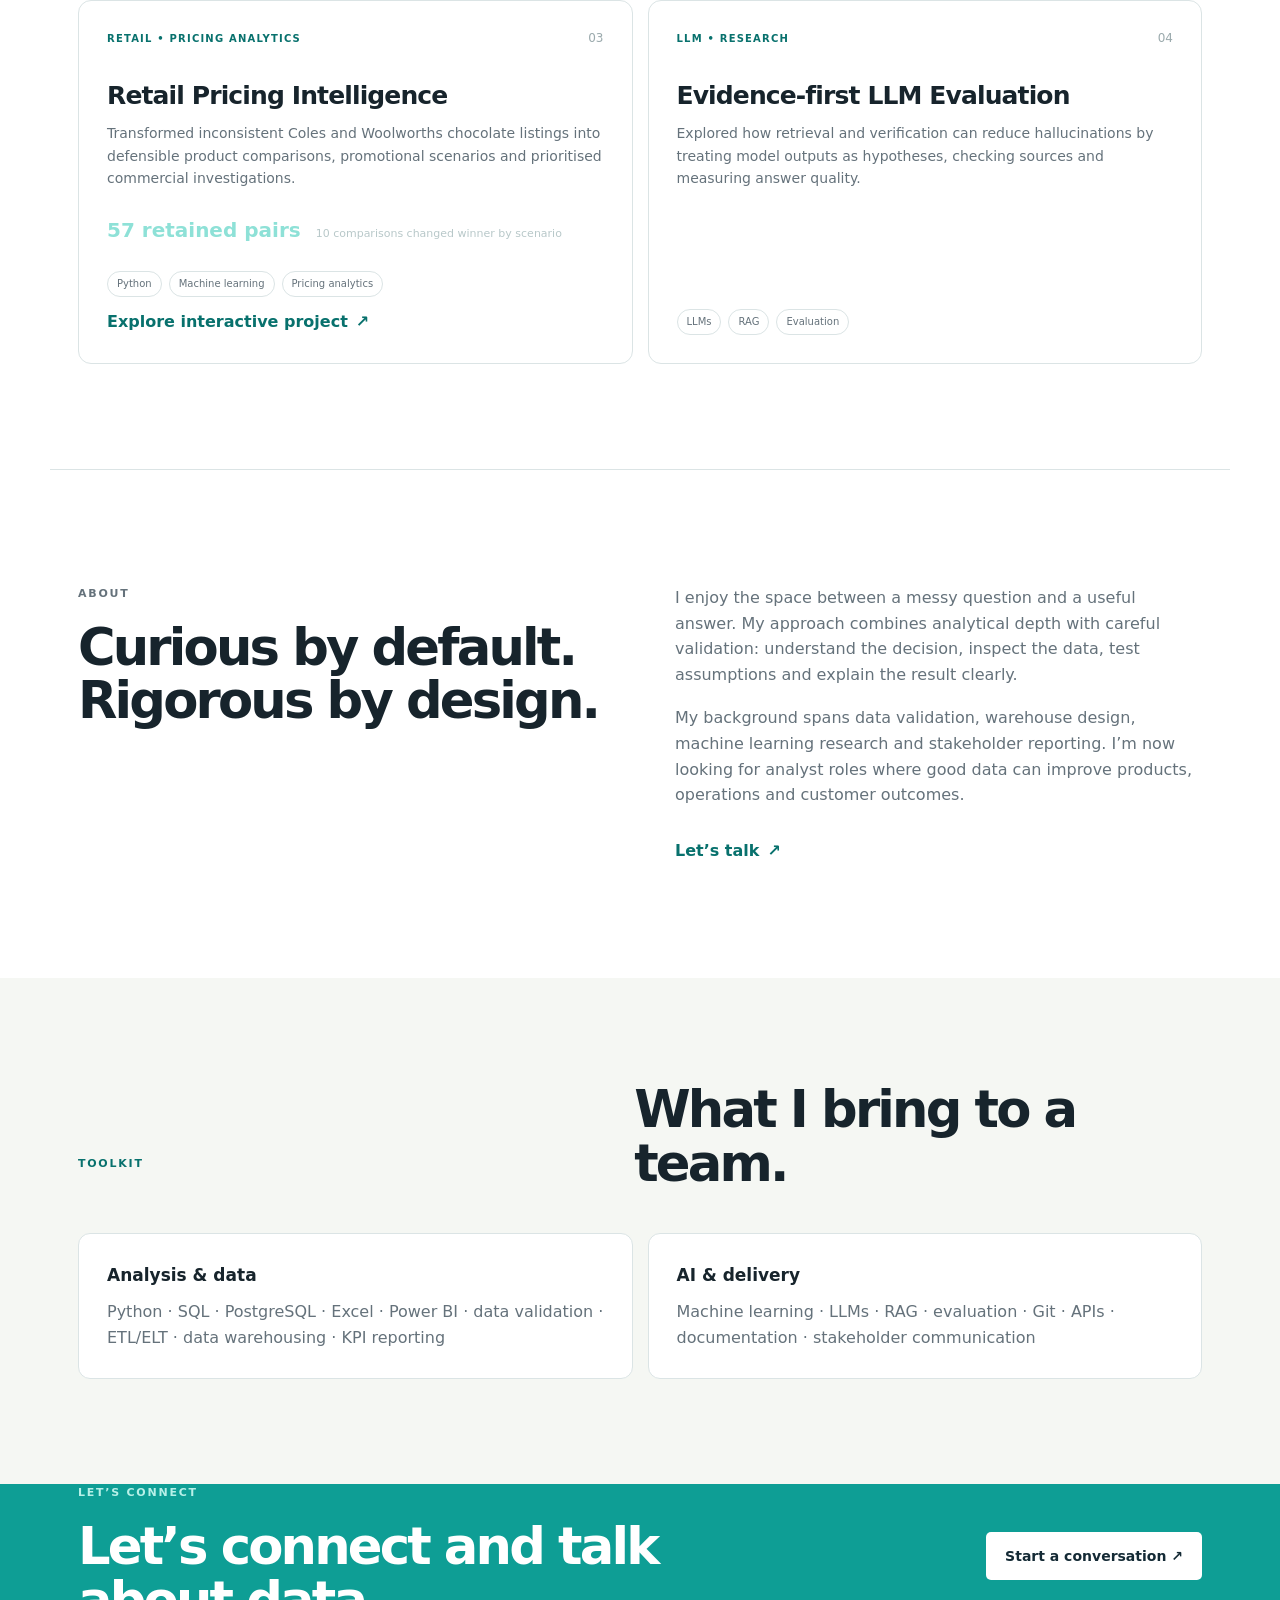
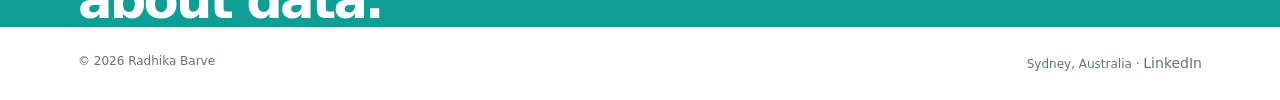
==== commit e5f67d7b: "Replace duplicate LinkedIn button with GitHub link" ====
--- a/index.html
+++ b/index.html
@@ -3,6 +3,7 @@
 <head>
   <meta charset="utf-8" />
   <meta name="viewport" content="width=device-width, initial-scale=1" />
+
   <meta
     name="description"
     content="Radhika Barve — Data and AI analyst portfolio."
@@ -69,11 +70,11 @@
 
           <a
             class="button ghost"
-            href="https://www.linkedin.com/in/radhika-barve/"
+            href="https://github.com/radhikabarve"
             target="_blank"
             rel="noreferrer"
           >
-            LinkedIn ↗
+            View GitHub <span>↗</span>
           </a>
         </div>
 
